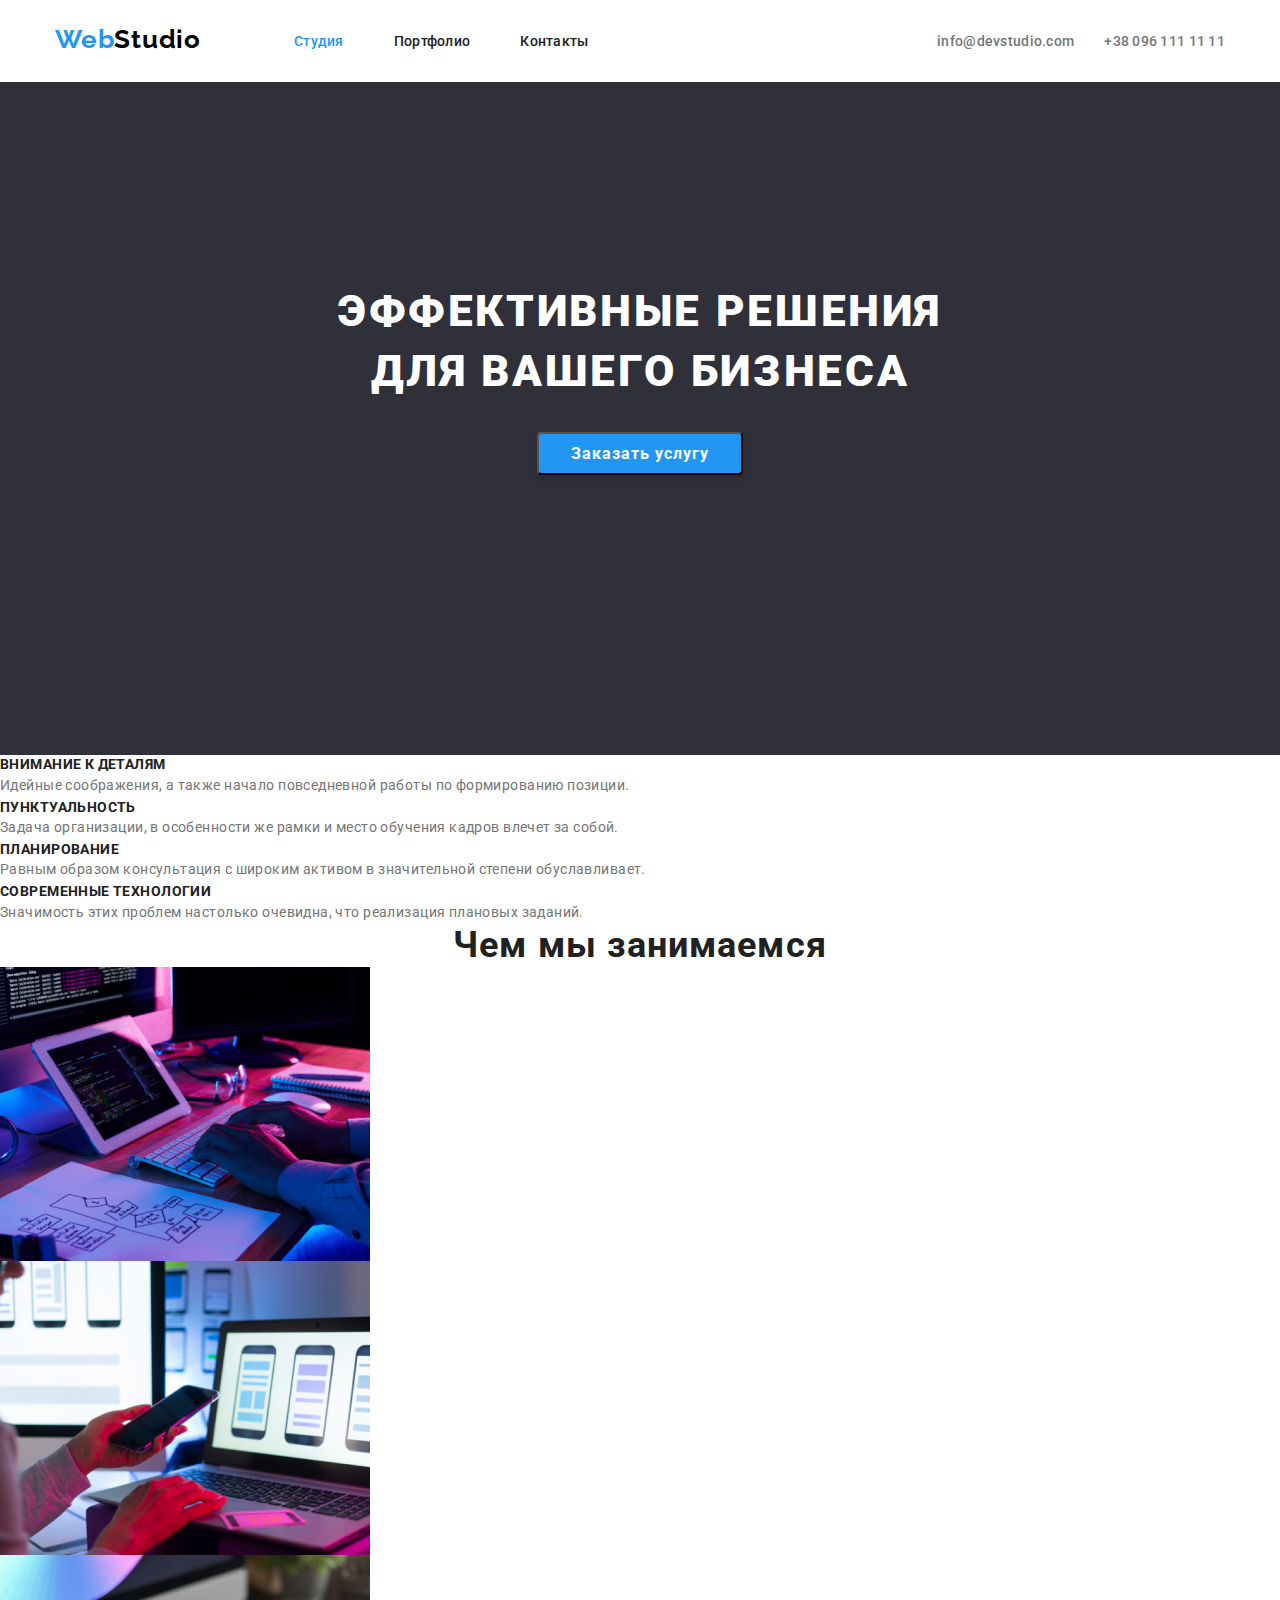
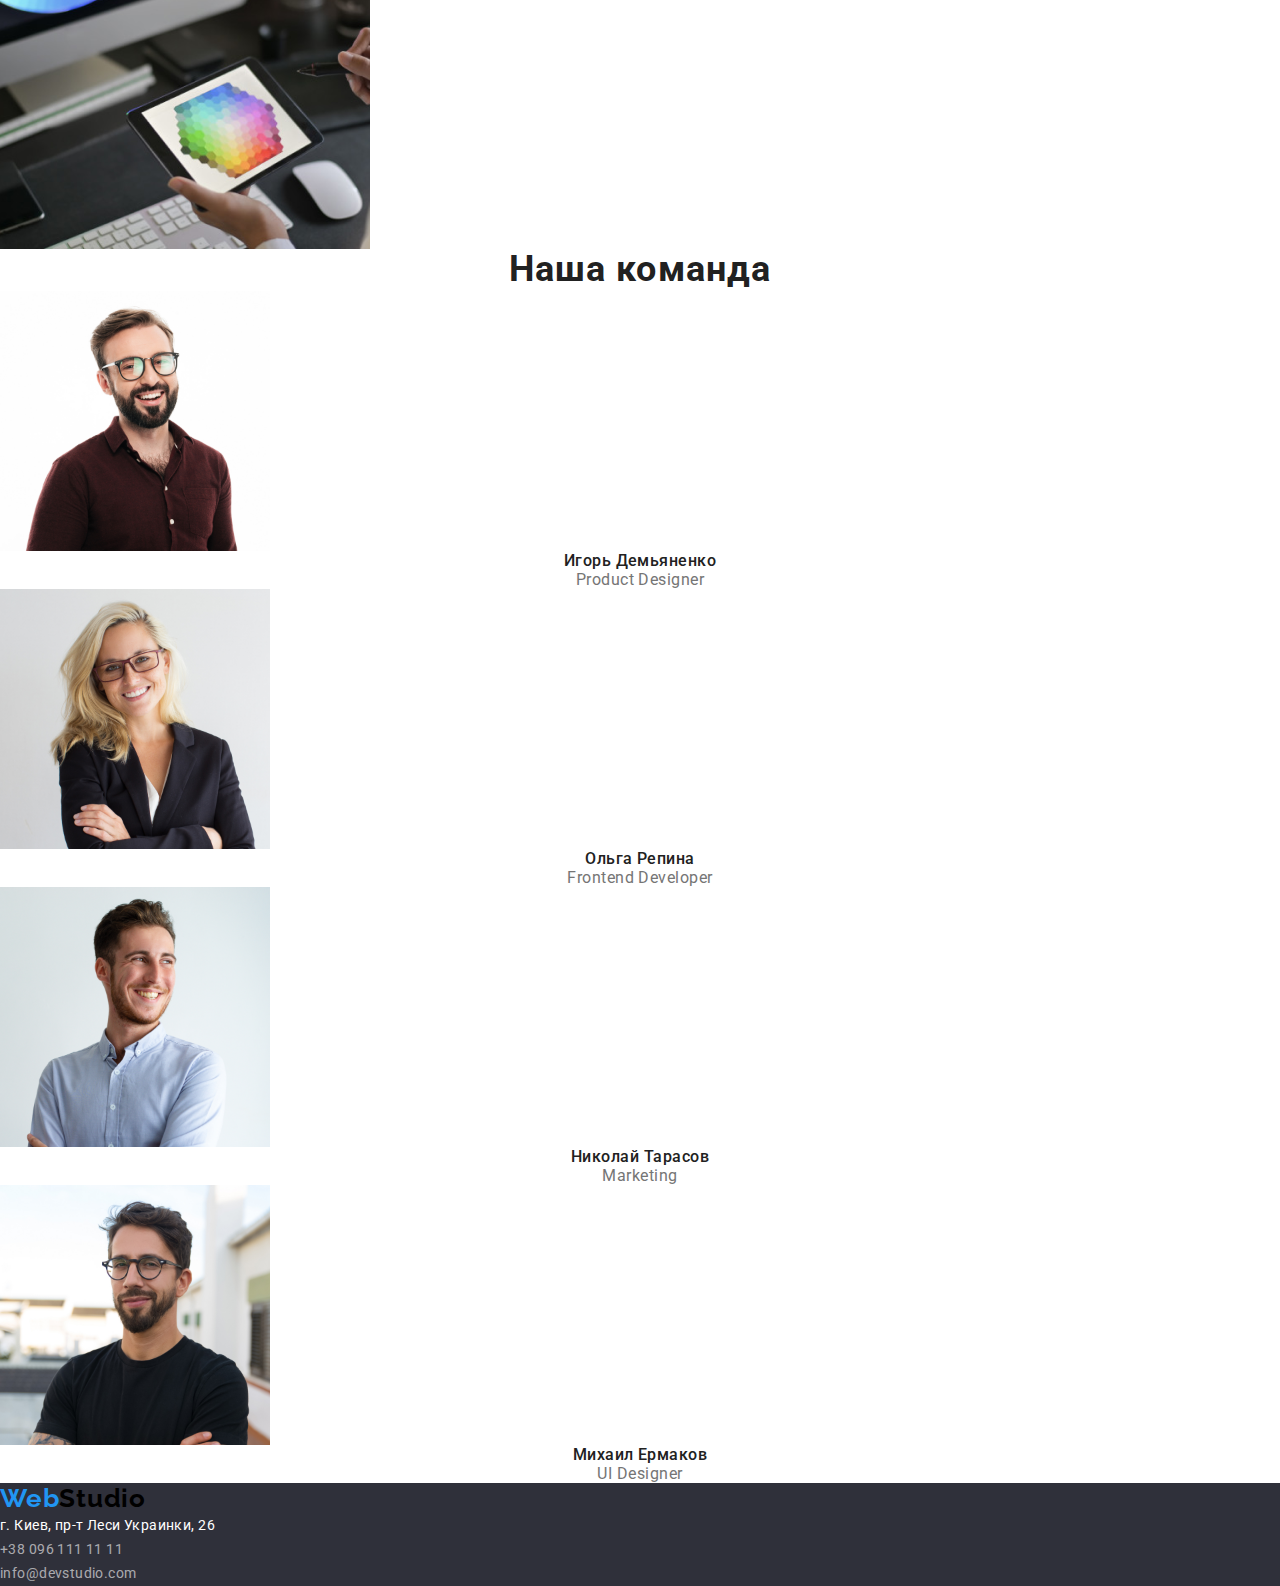
==== index.html @ fcfcc00b "update" ====
<!DOCTYPE html>
<html lang="ru">
<head>
    <meta charset="UTF-8">
    <meta name="viewport" content="width=device-width, initial-scale=1.0">
    <title>WebStudio</title>
    <!-- <link rel="stylesheet" href="/css/reset.css"> -->
    <link rel="stylesheet" href="https://cdnjs.cloudflare.com/ajax/libs/modern-normalize/1.0.0/modern-normalize.min.css" />
    <link rel="stylesheet" href="./css/modern-normalize.css">
    <link rel="preconnect" href="https://fonts.gstatic.com">
    <link href="https://fonts.googleapis.com/css2?family=Raleway:wght@700&family=Roboto:wght@400;500;700;900&display=swap"
        rel="stylesheet">
        <link rel="stylesheet" href="./css/slyle.css">
</head>
<body>
    <!-- Header-->
    <header class="header header-width">
        <div class="container">
                <div class="container-logo">
                    <a class="logo-text-studio" href="./index.html" lang="en">
                    <span class="word-web">Web</span>Studio</a>
                </div>
                    <nav class="navigation">
                            <div class="container-item">
                                <ul class="navigation-menu list">
                                    <li class="navigation-item">
                                        <a class="navigation-list-link current" href="./index.html">Студия</a>
                                    </li>
                                    <li class="navigation-item">
                                        <a class="navigation-list-link " href="./portfolio.html">Портфолио</a>
                                    </li>
                                    <li class="navigation-item">
                                        <a class="navigation-list-link" href="#">Контакты</a>
                                    </li>
                                </ul>
                            </div>
                
                    </nav>
        </div>
        
        <div class="container-address">
                <ul class="address-list list">
                    <li>
                        <address class="address">
                            <a class="header-mail" href="mailto:info@devstudio.com">info@devstudio.com</a>
                        </address>
                    </li>
                    <li>
                        <address class="address">
                            <a class="header-tel" href="tel:+380961111111">+38 096 111 11 11</a>                            
                        </address>
                    </li>
                </ul>
        </div>
        
    </header>
    <main>
        <!--Hero-->      
            <section class="hero">
                <div class="background-baner">
                   <h2 class="hero-title" >Эффективные решения для вашего бизнеса</h2>
                    <div class="container-button">
                        <button class="modal-btn" type="button">Заказать услугу</button>
                    </div>
                </div>
            </section>

            <section class="title-link">
                <div class="chart-container">
                    <ul class="title-list list">
                        <li>
                            <b class="desription-item">Внимание к деталям</b>
                            <p class="desription" >Идейные соображения, а также начало повседневной работы по формированию позиции.</p>
                        </li>
                        <li>
                            <b class="desription-item">Пунктуальность</b>
                            <p class="desription" >Задача организации, в особенности же рамки и место обучения кадров влечет за собой.</p>
                        </li>
                        <li>
                            <b class="desription-item">Планирование</b>
                            <p class="desription" >Равным образом консультация с широким активом в значительной степени обуславливает.</p>
                        </li>
                        <li>
                            <b class="desription-item">Современные технологии</b>
                            <p class="desription" >Значимость этих проблем настолько очевидна, что реализация плановых заданий.</p>
                        </li>
                    </ul>
                </div>
            </section>
        <!-- about us-->
        <section class="about-us">
            <h2 class="about-us-title">Чем мы занимаемся</h2>
            <ul class="about-us-list list">
                <li class="about-us-img">
                    <img src="./images/about-us/about-us-1.png" alt="печатает" width="370" height="294">
                </li>
                <li class="about-us-img">
                    <img src="./images/about-us/about-us-2.png" alt="смотрит в телефон" width="370" height="294">
                </li>
                <li class="about-us-img">
                    <img src="./images/about-us/about-us-3.png" alt="смотрит в планшет" width="370" height="294">
                </li>
            </ul>
        </section>
        <!--Our team-->
        <section class="our-team">
            <h2 class="our-team-title">Наша команда</h2>
            <ul class="name list">
                <li class="name-team"> 
                    <img src="./images/our-team/Игорь Демьяненко.jpg" alt="Игорь Демьяненко" width="270" height="260" />
                    <h3 class="name-list">Игорь Демьяненко</h3>
                    <p class="list-position" lang="en">Product Designer</p>
                </li>
                <li class="name-team">
                    <img src="./images/our-team/Ольга Репина.jpg" alt="Ольга Репина" width="270" height="260" />
                    <h3 class="name-list">Ольга Репина</h3>
                    <p class="list-position" lang="en">Frontend Developer</p>
                </li>
                <li class="name-team">
                    <img src="./images/our-team/Николай Тарасов.jpg" alt="Николай Тарасов" width="270" height="260" />
                    <h3 class="name-list">Николай Тарасов</h3>
                    <p class="list-position" lang="en">Marketing</p>
                </li>
                <li class="name-team">
                    <img src="./images/our-team/Михаил Ермаков.jpg" alt="Михаил Ермаков" width="270" height="260" />
                    <h3 class="name-list">Михаил Ермаков</h3>
                    <p class="list-position" lang="en">UI Designer</p>
                </li>
            </ul>
    
        </section>
    </main>
    <!-- CONTACT INFORMATION -->
    <footer>
        <section class="contact-form">
            <div class="foter-container">
                <a class="logo-text-studio" href="./index.html" lang="en" >
                    <span class="word-web">Web</span>Studio</a>

                <address class="footer-address">
                    <ul class="footer-info list" >
                        <li class="address-list">
                            <p class="address-link">г. Киев, пр-т Леси Украинки, 26</p>
                        </li>
                        <li class="contact-list">
                            <a class="contact-list-link" href="tel:+380961111111">+38 096 111 11 11</a>
                        </li>
                        <li class="contact-list">
                            <a class="contact-list-link" href="mailto:info@devstudio.com">info@devstudio.com</a>
                        </li>
                    </ul>
                    
                </address>
            </div>
        </section>
    </footer>
</body>
</html>
---- css/slyle.css ----
html {
  box-sizing: border-box;
}

*,
*::before,
*::after {
  box-sizing: inherit;
}

:root {
  --accent-color: #2196f3;
  --secondary-color: #212121;
  --main-font: 'Roboto', sans-serif;
}
body {
  font-family: var(--main-font);
}

/* ------------- option for reset---------- */
h1,
h2,
h3,
h4,
h5,
h6 {
  margin: 0;
}

ul,
ol {
  margin: 0;
  padding: 0;
}

p {
  margin: 0;
}

img {
  display: block;
}
/* ----------------------------------------- */

.list {
  list-style: none;
}

.header-width {
  width: 1170px;
  margin: auto;
}

/*---------- шапка ------------*/

.header {
  display: flex;
  /* border: 1px solid teal; */
  justify-content: space-between;
  /* padding-right: 215px;
  padding-left: 215px; */
}

/* ----------------контеинер шапки----------------------*/

.header .container {
  display: flex;
}

/* ------------- flex логотип ------------------*/
.header .container-logo {
  display: flex;
  margin-right: 93px;
}

.container-logo {
  padding-top: 24px;
  padding-bottom: 25px;
}
/* -------------параметры шрифта логотипа-----------------*/

.logo-text-studio {
  font-family: 'Raleway', sans-serif;
  font-style: normal;
  font-weight: bold;
  font-size: 26px;
  line-height: 1.192;
  letter-spacing: 0.03em;
  text-decoration: none;
  color: #000000;
}
.word-web {
  color: var(--accent-color);
}

/* ----------- flex студия + портфолио + контакты ----------------*/
.navigation-menu {
  display: flex;
}

.navigation-item:not(:last-child) {
  margin-right: 50px;
}

.container-item {
  padding-top: 32px;
  padding-bottom: 32px;
}

/* ----------- наведение мышки ----------------*/
.navigation-list-link:hover,
.navigation-list-link:focus,
.header-mail:hover,
.header-mail:focus {
  color: var(--accent-color);
}

.navigation-menu .navigation-list-link.current {
  color: var(--accent-color);
}

/* ----------параметры шрифта студия + портфолио + контакты ------------------*/

.navigation-list-link {
  font-weight: 500;
  font-size: 14px;
  line-height: 1.142;
  letter-spacing: 0.02em;
  text-decoration: none;
  color: var(--secondary-color);
}

/* ------------ flex номер + имеил ------------------*/

.address-list {
  display: flex;
}

.container-address {
  padding-top: 32px;
  padding-bottom: 32px;
}

.address-list .header-mail {
  margin-right: 30px;
}
/* ------------ параметры шрифта номер + имеил ------------------*/
.header-tel,
.header-mail {
  font-style: normal;
  font-weight: 500;
  font-size: 14px;
  line-height: 1.142;
  letter-spacing: 0.02em;
  text-decoration: none;
  color: #757575;
}

/*---------------BLOCK II------------------*/

/*---------------HERO -----------------------
----------------------фон текста----------------*/
.hero {
  background-color: #2f303a;
  min-height: 600px;
  display: flex;
  align-items: center;
  justify-content: center;
  padding-top: 200px;
  padding-bottom: 280px;
}

/*---------------параметры шрифта текста-------------------*/
.hero-title {
  font-weight: 900;
  font-size: 44px;
  line-height: 1.363;
  letter-spacing: 0.06em;
  text-transform: uppercase;
  color: #ffffff;
  text-align: center;
}
/*---------------ширина эфективные решения-------------------*/
.hero .hero-title {
  width: 696px;
}

/*---------------Кнопка заказать услугу-------------------*/
.container-button {
  display: block;
  text-align: center;
  margin-top: 30px;
  font-family: var(--accent-color);
}
.modal-btn {
  /* font-family: var(--accent-color); */
  font-weight: bold;
  font-size: 16px;
  line-height: 1.187;
  color: #ffffff;
  letter-spacing: 0.06em;
  padding: 10px 32px;
  background-color: var(--accent-color);
  box-shadow: 0px 4px 4px rgba(0, 0, 0, 0.15);
  border-radius: 4px;
}

/*---------------block III-------------------*/

/*-------chart список---------------*/

.desription-item {
  font-weight: bold;
  font-size: 14px;
  line-height: 1.142;
  letter-spacing: 0.03em;
  text-transform: uppercase;
  color: var(--secondary-color);
}

.desription {
  font-weight: normal;
  font-size: 14px;
  line-height: 1.714;
  letter-spacing: 0.03em;

  color: #757575;
}

/*---------- about us ------------*/
.about-us-title {
  font-weight: bold;
  font-size: 36px;
  line-height: 1.166;
  text-align: center;
  letter-spacing: 0.03em;
  color: var(--secondary-color);
}

.our-team-title {
  font-weight: bold;
  font-size: 36px;
  line-height: 1.166;
  text-align: center;
  letter-spacing: 0.03em;

  color: var(--secondary-color);
}
.name-list {
  font-style: normal;
  font-weight: 500;
  font-size: 16px;
  line-height: 1.187;
  text-align: center;
  letter-spacing: 0.03em;
  color: var(--secondary-color);
}
.list-position {
  font-weight: normal;
  font-size: 16px;
  line-height: 1.187;
  text-align: center;
  letter-spacing: 0.03em;
  color: #757575;
}

/*---------- footer main page------------*/
.contact-form {
  background: #2f303a;
}

.address-link {
  font-style: normal;
  font-weight: normal;
  font-size: 14px;
  line-height: 1.714;
  letter-spacing: 0.03em;
  color: #ffffff;
}

.contact-list-link {
  font-style: normal;
  font-weight: normal;
  font-size: 14px;
  line-height: 1.714;
  text-decoration: none;
  letter-spacing: 0.03em;
  color: rgba(255, 255, 255, 0.6);
}

/* ----------- Portfolio----------------- */
.portfolio-btn {
  font-family: var(--accent-color);
  font-weight: 500;
  font-size: 16px;
  line-height: 1.625;
  text-align: center;
  letter-spacing: 0.03em;
}

.portfolio-btn.button:hover,
.portfolio-btn.button:focus {
  background: var(--accent-color);
}

.portfolio-list .title {
  font-family: var(--accent-color);
  font-weight: bold;
  font-size: 18px;
  line-height: 2;
  letter-spacing: 0.06em;

  color: #212121;
}

.portfolio-list .description {
  font-family: var(--accent-color);
  font-size: 16px;
  line-height: 1.875;
  letter-spacing: 0.03em;
  color: #757575;
}
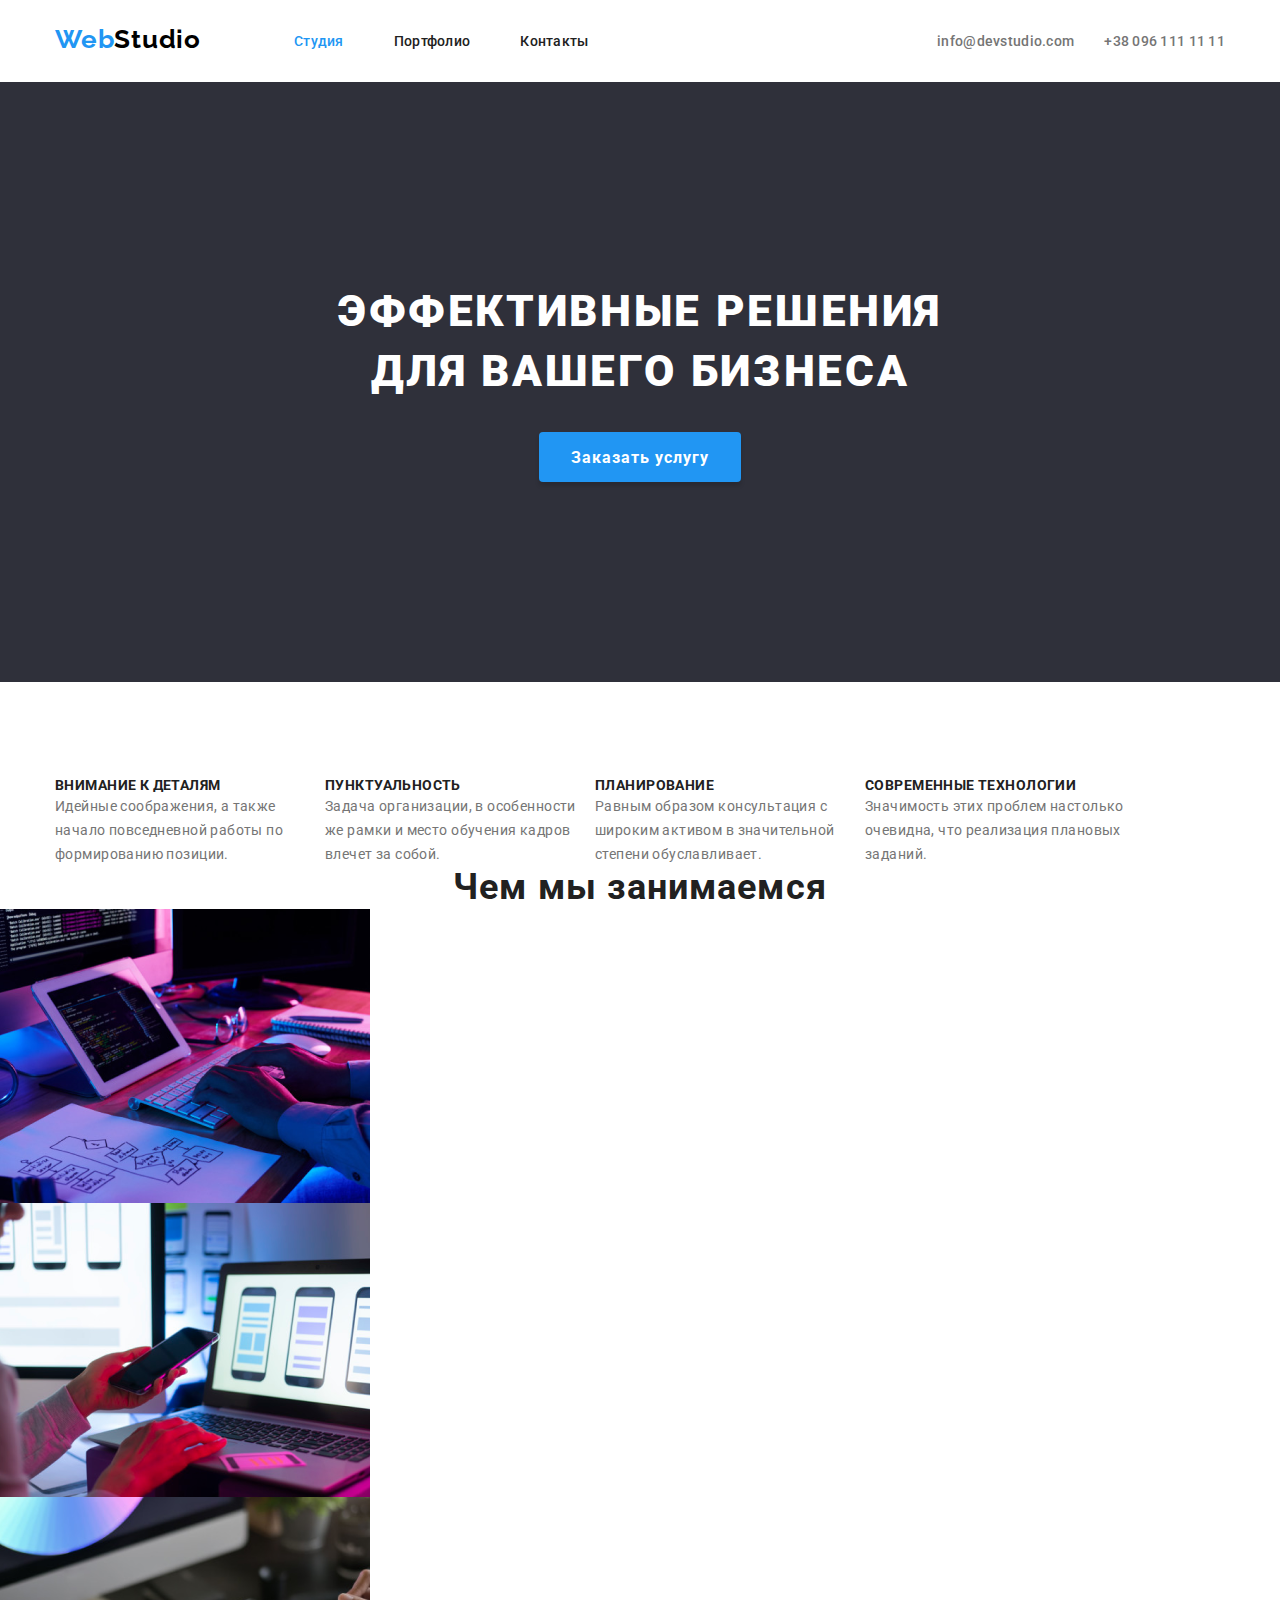
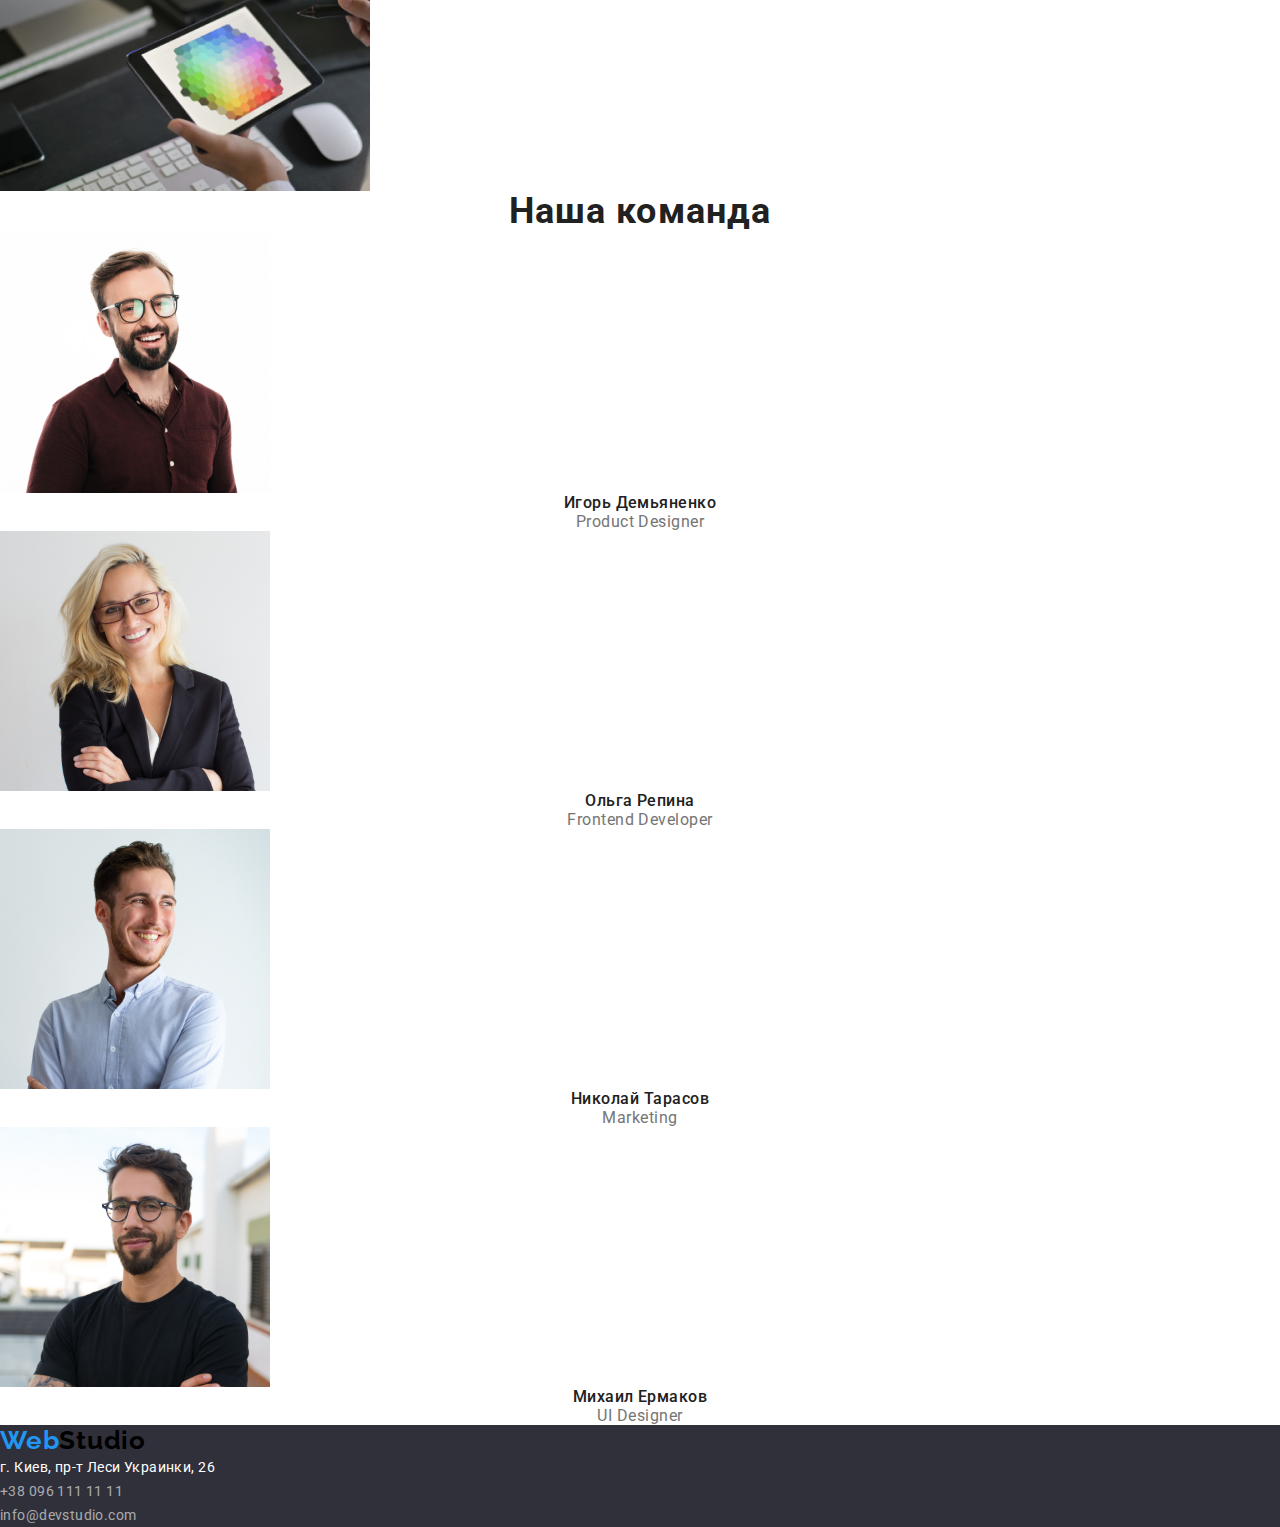
==== commit be442121: "update" ====
--- a/index.html
+++ b/index.html
@@ -65,22 +65,22 @@
                 </div>
             </section>
 
-            <section class="title-link">
-                <div class="chart-container">
+            <section class="title-link otstup-sekcii">
+                <div class="chart-container header-width">
                     <ul class="title-list list">
-                        <li>
+                        <li class="item">
                             <b class="desription-item">Внимание к деталям</b>
                             <p class="desription" >Идейные соображения, а также начало повседневной работы по формированию позиции.</p>
                         </li>
-                        <li>
+                        <li class="item">
                             <b class="desription-item">Пунктуальность</b>
                             <p class="desription" >Задача организации, в особенности же рамки и место обучения кадров влечет за собой.</p>
                         </li>
-                        <li>
+                        <li class="item"> 
                             <b class="desription-item">Планирование</b>
                             <p class="desription" >Равным образом консультация с широким активом в значительной степени обуславливает.</p>
                         </li>
-                        <li>
+                        <li class="item">
                             <b class="desription-item">Современные технологии</b>
                             <p class="desription" >Значимость этих проблем настолько очевидна, что реализация плановых заданий.</p>
                         </li>
--- a/css/slyle.css
+++ b/css/slyle.css
@@ -167,7 +167,7 @@
   align-items: center;
   justify-content: center;
   padding-top: 200px;
-  padding-bottom: 280px;
+  padding-bottom: 200px;
 }
 
 /*---------------параметры шрифта текста-------------------*/
@@ -193,7 +193,9 @@
   font-family: var(--accent-color);
 }
 .modal-btn {
-  /* font-family: var(--accent-color); */
+  min-width: 200px;
+  height: 50px;
+  font-family: var(--accent-color);
   font-weight: bold;
   font-size: 16px;
   line-height: 1.187;
@@ -203,12 +205,25 @@
   background-color: var(--accent-color);
   box-shadow: 0px 4px 4px rgba(0, 0, 0, 0.15);
   border-radius: 4px;
+  border: 1px;
+  cursor: pointer;
 }
 
 /*---------------block III-------------------*/
 
 /*-------chart список---------------*/
 
+.otstup-sekcii {
+  padding-top: 94px;
+}
+
+.title-list {
+  display: flex;
+}
+
+.title-list .item {
+  width: 270px;
+}
 .desription-item {
   font-weight: bold;
   font-size: 14px;
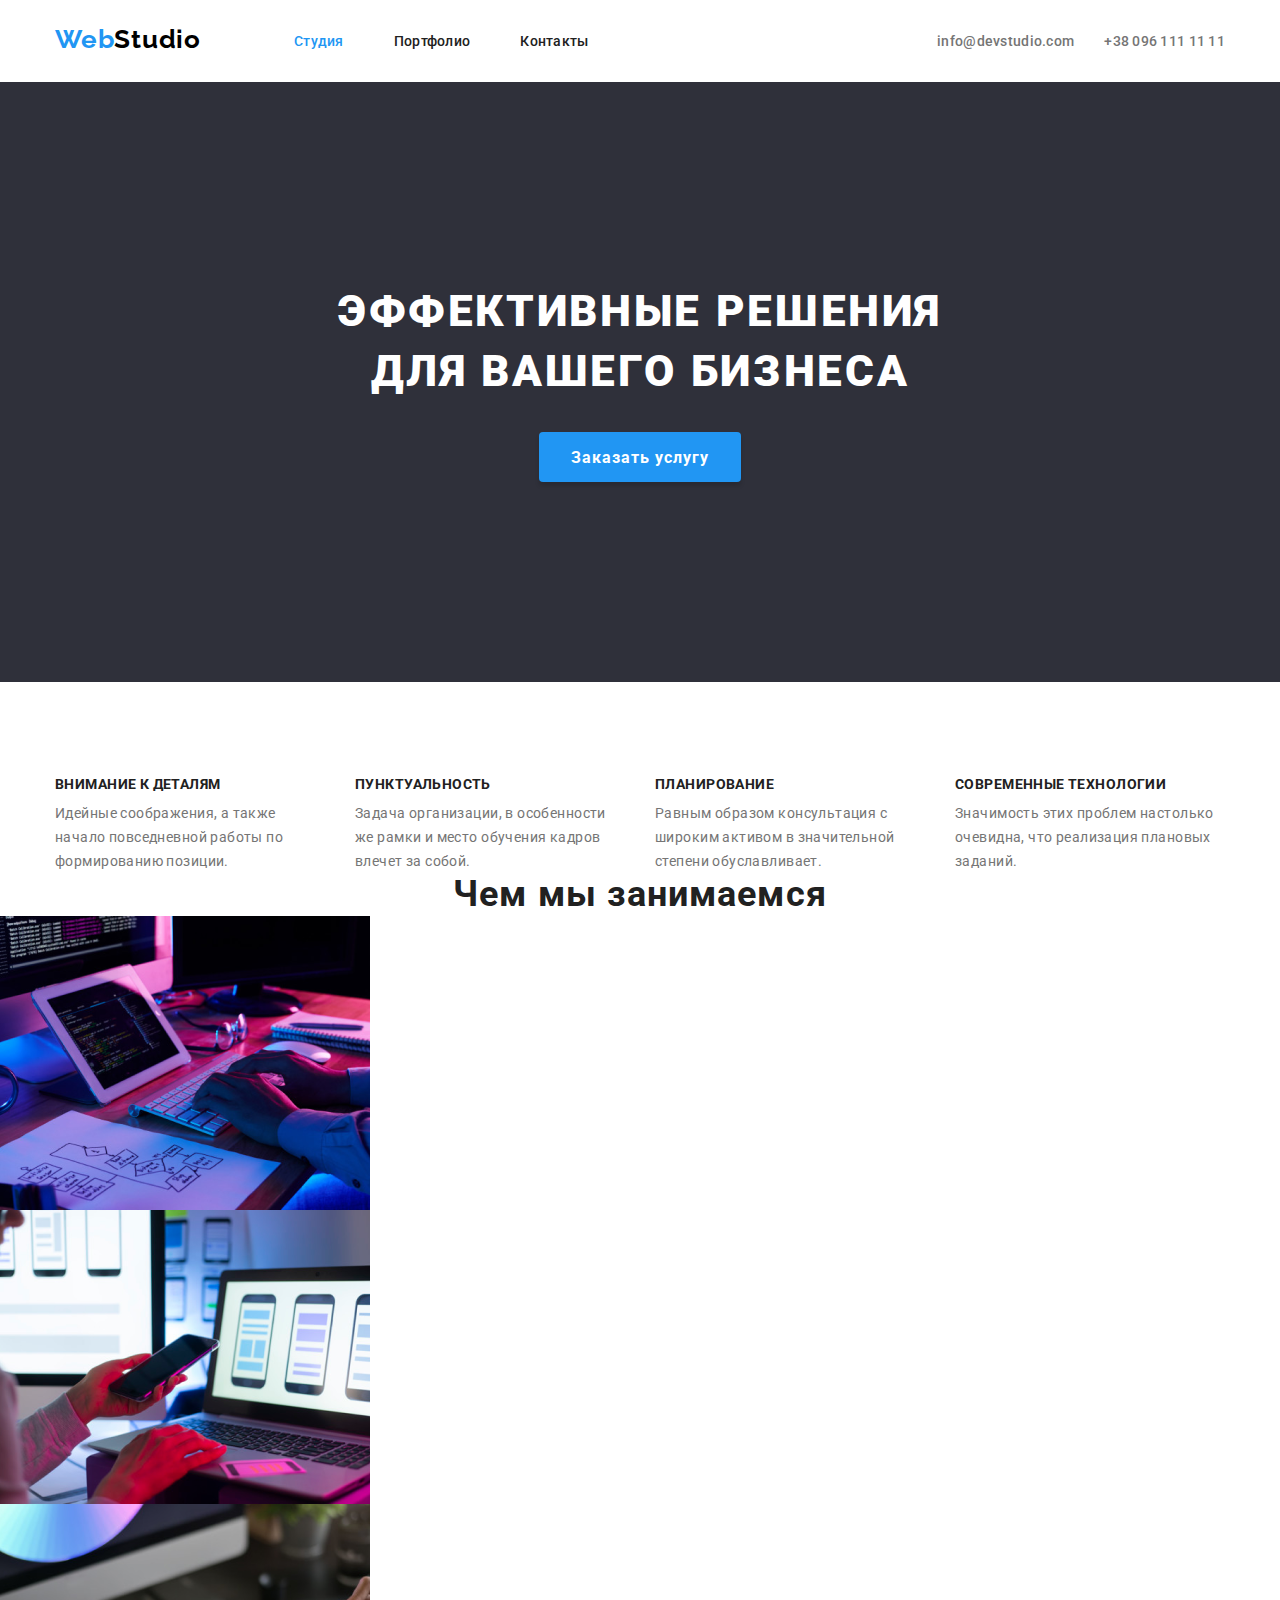
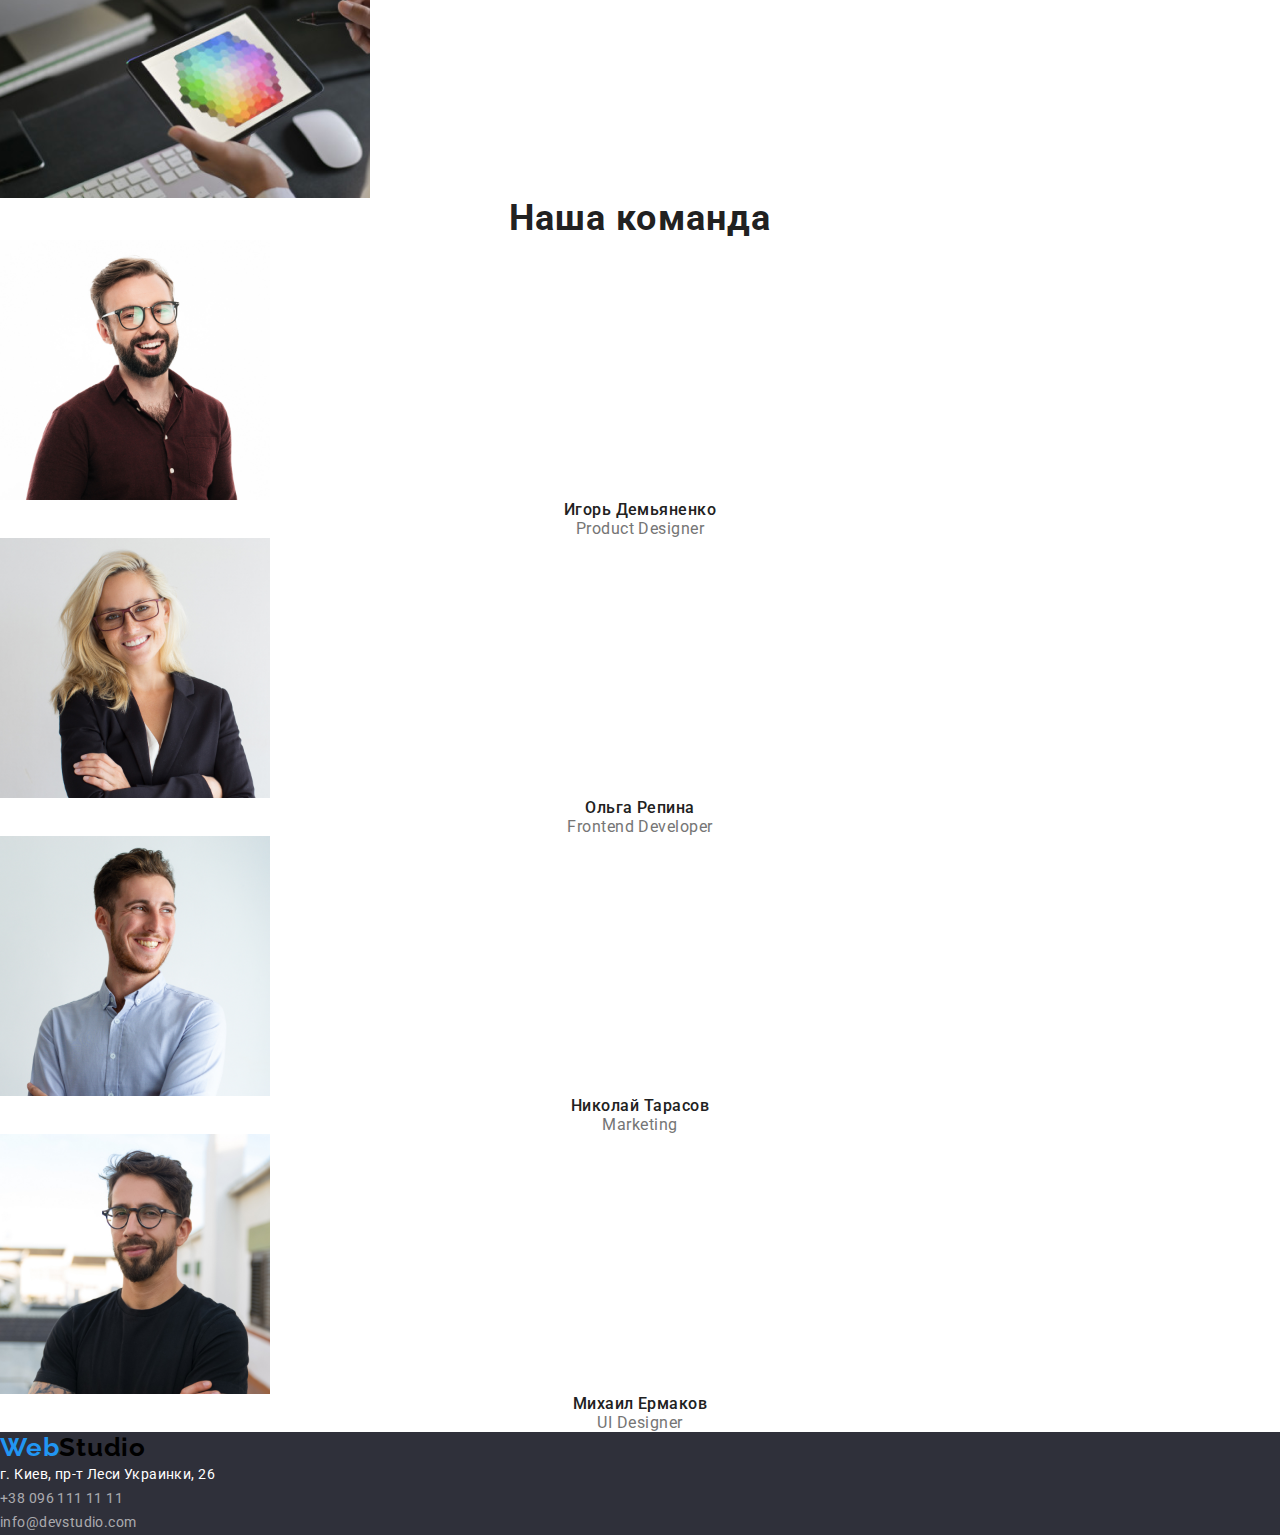
==== commit 6fc1ee89: "update" ====
--- a/index.html
+++ b/index.html
@@ -69,19 +69,19 @@
                 <div class="chart-container header-width">
                     <ul class="title-list list">
                         <li class="item">
-                            <b class="desription-item">Внимание к деталям</b>
+                            <h3 class="desription-item">Внимание к деталям</h3>
                             <p class="desription" >Идейные соображения, а также начало повседневной работы по формированию позиции.</p>
                         </li>
                         <li class="item">
-                            <b class="desription-item">Пунктуальность</b>
+                            <h3 class="desription-item">Пунктуальность</h3>
                             <p class="desription" >Задача организации, в особенности же рамки и место обучения кадров влечет за собой.</p>
                         </li>
                         <li class="item"> 
-                            <b class="desription-item">Планирование</b>
+                            <h3 class="desription-item">Планирование</h3>
                             <p class="desription" >Равным образом консультация с широким активом в значительной степени обуславливает.</p>
                         </li>
                         <li class="item">
-                            <b class="desription-item">Современные технологии</b>
+                            <h3 class="desription-item">Современные технологии</h3>
                             <p class="desription" >Значимость этих проблем настолько очевидна, что реализация плановых заданий.</p>
                         </li>
                     </ul>
--- a/css/slyle.css
+++ b/css/slyle.css
@@ -57,8 +57,6 @@
   display: flex;
   /* border: 1px solid teal; */
   justify-content: space-between;
-  /* padding-right: 215px;
-  padding-left: 215px; */
 }
 
 /* ----------------контеинер шапки----------------------*/
@@ -219,11 +217,17 @@
 
 .title-list {
   display: flex;
+  /* border: 1px solid teal; */
+}
+
+.title-list .item:not(:nth-child(4n)) {
+  margin-right: 30px;
 }
 
 .title-list .item {
   width: 270px;
 }
+
 .desription-item {
   font-weight: bold;
   font-size: 14px;
@@ -231,9 +235,11 @@
   letter-spacing: 0.03em;
   text-transform: uppercase;
   color: var(--secondary-color);
+  margin-bottom: 10px;
 }
 
 .desription {
+  margin-top: 10px;
   font-weight: normal;
   font-size: 14px;
   line-height: 1.714;
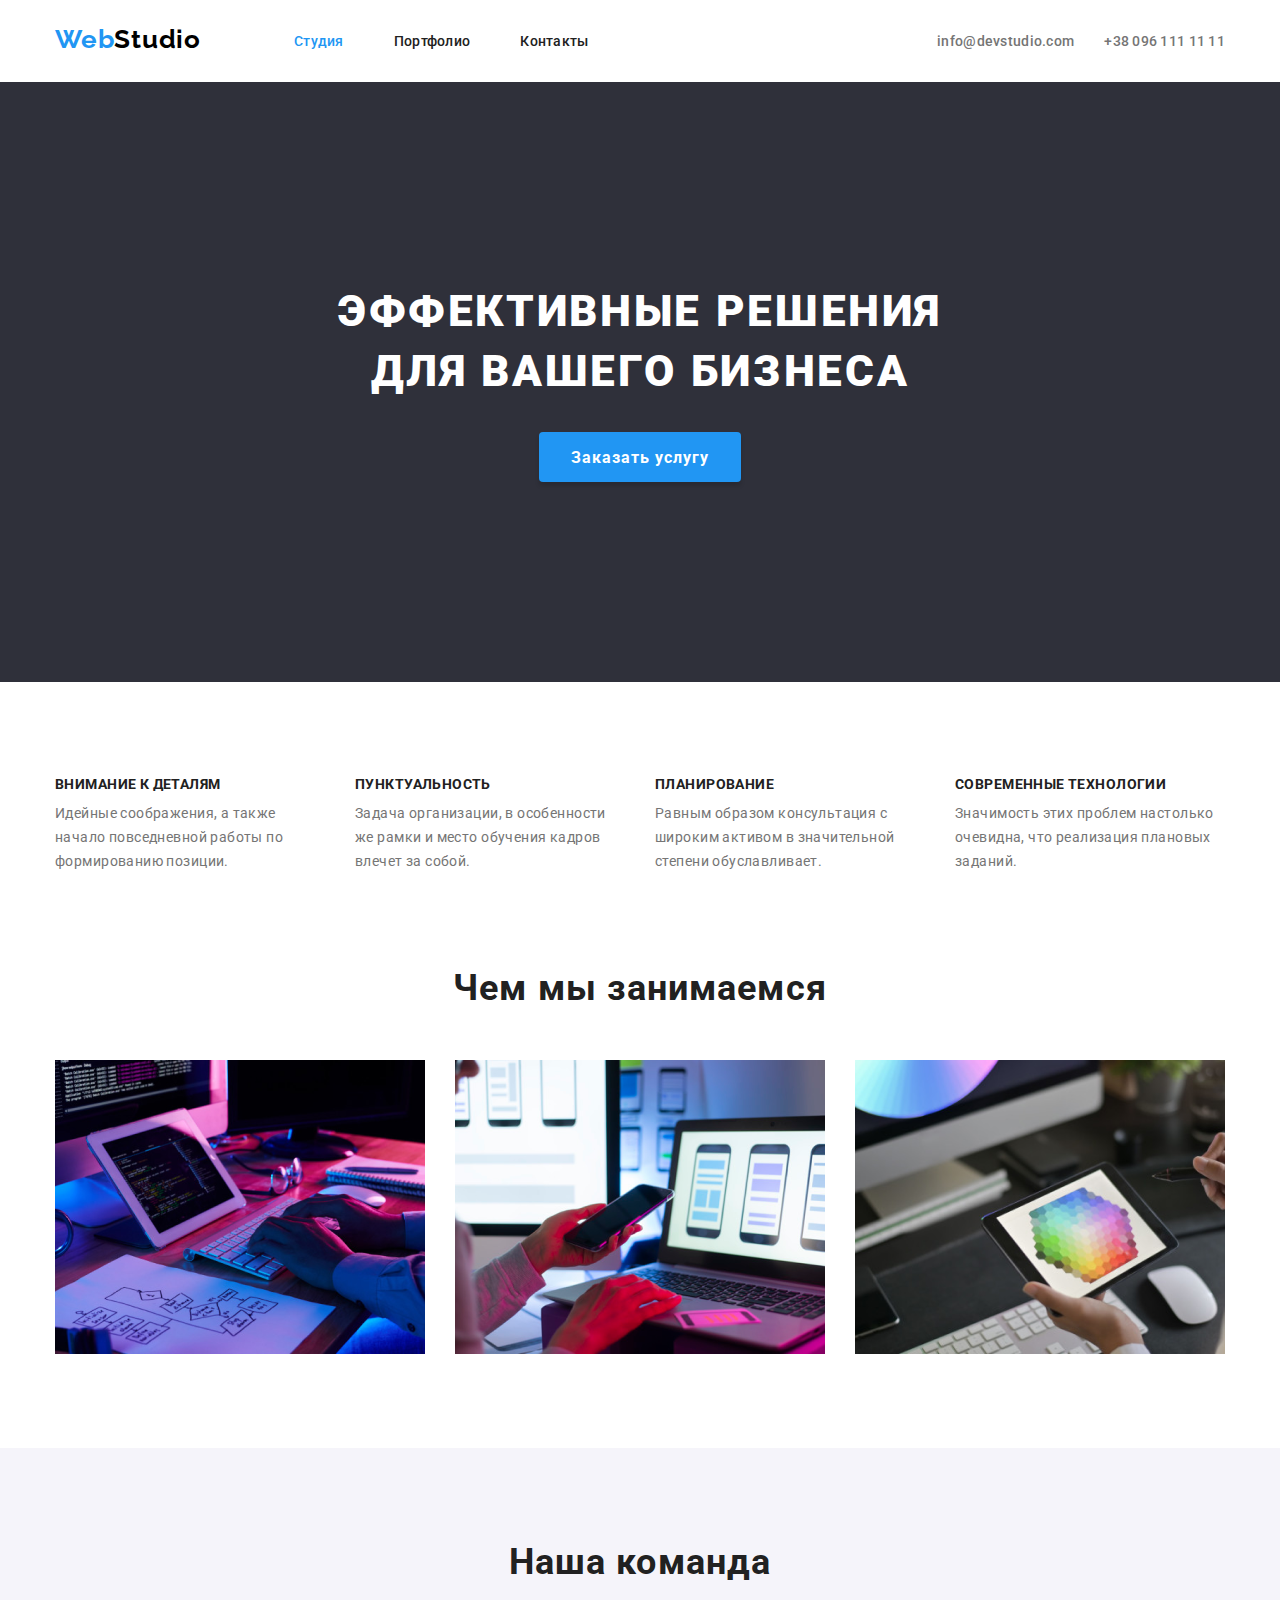
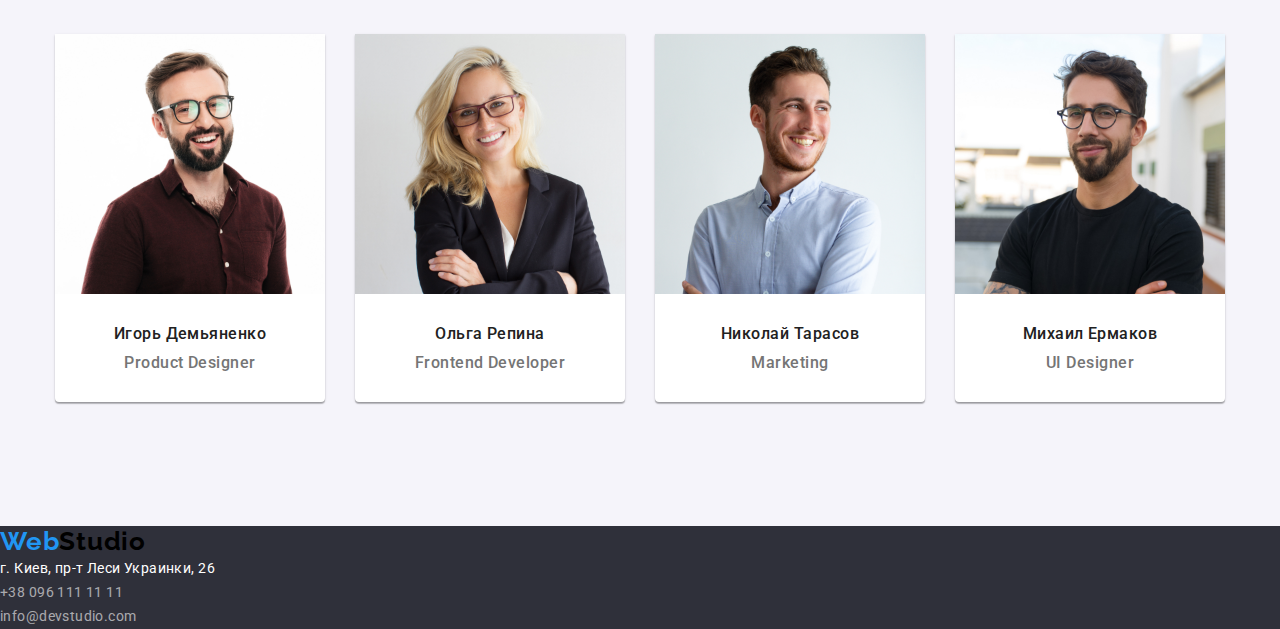
==== commit eecf987e: "update" ====
--- a/index.html
+++ b/index.html
@@ -88,41 +88,43 @@
                 </div>
             </section>
         <!-- about us-->
-        <section class="about-us">
-            <h2 class="about-us-title">Чем мы занимаемся</h2>
-            <ul class="about-us-list list">
-                <li class="about-us-img">
-                    <img src="./images/about-us/about-us-1.png" alt="печатает" width="370" height="294">
-                </li>
-                <li class="about-us-img">
-                    <img src="./images/about-us/about-us-2.png" alt="смотрит в телефон" width="370" height="294">
-                </li>
-                <li class="about-us-img">
-                    <img src="./images/about-us/about-us-3.png" alt="смотрит в планшет" width="370" height="294">
-                </li>
-            </ul>
+        <section class="about-us service">
+            <div class="service-container">
+                <h2 class="about-us-title">Чем мы занимаемся</h2>
+                <ul class="about-us-list list">
+                    <li class="about-us-img">
+                        <img src="./images/about-us/about-us-1.png" alt="печатает" width="370" height="294">
+                    </li>
+                    <li class="about-us-img">
+                        <img src="./images/about-us/about-us-2.png" alt="смотрит в телефон" width="370" height="294">
+                    </li>
+                    <li class="about-us-img">
+                        <img src="./images/about-us/about-us-3.png" alt="смотрит в планшет" width="370" height="294">
+                    </li>
+                </ul>
+            </div>
         </section>
         <!--Our team-->
         <section class="our-team">
             <h2 class="our-team-title">Наша команда</h2>
             <ul class="name list">
                 <li class="name-team"> 
-                    <img src="./images/our-team/Игорь Демьяненко.jpg" alt="Игорь Демьяненко" width="270" height="260" />
+                    <img class="image" src="./images/our-team/Игорь Демьяненко.jpg" alt="Игорь Демьяненко" width="270" height="260" />
                     <h3 class="name-list">Игорь Демьяненко</h3>
                     <p class="list-position" lang="en">Product Designer</p>
                 </li>
                 <li class="name-team">
-                    <img src="./images/our-team/Ольга Репина.jpg" alt="Ольга Репина" width="270" height="260" />
+                    <img class="image" src="./images/our-team/Ольга Репина.jpg" alt="Ольга Репина" width="270" height="260" />
                     <h3 class="name-list">Ольга Репина</h3>
                     <p class="list-position" lang="en">Frontend Developer</p>
                 </li>
                 <li class="name-team">
-                    <img src="./images/our-team/Николай Тарасов.jpg" alt="Николай Тарасов" width="270" height="260" />
+                    <img class="image" src="./images/our-team/Николай Тарасов.jpg" alt="Николай Тарасов" width="270" height="260" />
                     <h3 class="name-list">Николай Тарасов</h3>
                     <p class="list-position" lang="en">Marketing</p>
                 </li>
                 <li class="name-team">
-                    <img src="./images/our-team/Михаил Ермаков.jpg" alt="Михаил Ермаков" width="270" height="260" />
+                    <img class="image" src="./images/our-team/Михаил Ермаков.jpg" alt="Михаил Ермаков" width="270" height="260" />
                     <h3 class="name-list">Михаил Ермаков</h3>
                     <p class="list-position" lang="en">UI Designer</p>
                 </li>
--- a/css/slyle.css
+++ b/css/slyle.css
@@ -12,6 +12,7 @@
   --accent-color: #2196f3;
   --secondary-color: #212121;
   --main-font: 'Roboto', sans-serif;
+  --second-bg-color: #f5f4fa;
 }
 body {
   font-family: var(--main-font);
@@ -249,7 +250,23 @@
 }
 
 /*---------- about us ------------*/
+
+.service {
+  padding-top: 94px;
+  padding-bottom: 94px;
+}
+
+.about-us-list {
+  display: flex;
+  justify-content: center;
+}
+
+.about-us-list .about-us-img:not(:nth-child(3n)) {
+  margin-right: 30px;
+}
+
 .about-us-title {
+  margin-bottom: 50px;
   font-weight: bold;
   font-size: 36px;
   line-height: 1.166;
@@ -258,13 +275,40 @@
   color: var(--secondary-color);
 }
 
+/*---------- Our team ------------*/
+
+.our-team {
+  padding-top: 94px;
+  padding-bottom: 94px;
+  background-color: var(--second-bg-color);
+}
+
+.name {
+  display: flex;
+  /* border: 1px solid teal; */
+  justify-content: center;
+}
+
+.name .name-team:not(:nth-child(4n)) {
+  margin-right: 30px;
+}
+
+.name .name-team {
+  display: block;
+  margin-bottom: 30px;
+}
+
+.name-team .image {
+  margin-bottom: 30px;
+}
+
 .our-team-title {
+  margin-bottom: 50px;
   font-weight: bold;
   font-size: 36px;
   line-height: 1.166;
   text-align: center;
   letter-spacing: 0.03em;
-
   color: var(--secondary-color);
 }
 .name-list {
@@ -276,8 +320,9 @@
   letter-spacing: 0.03em;
   color: var(--secondary-color);
 }
+
 .list-position {
-  font-weight: normal;
+  font-weight: 500;
   font-size: 16px;
   line-height: 1.187;
   text-align: center;
@@ -285,7 +330,20 @@
   color: #757575;
 }
 
+.name .name-team {
+  padding-bottom: 30px;
+  background-color: #ffffff;
+  box-shadow: 0px 1px 3px rgba(0, 0, 0, 0.12), 0px 1px 1px rgba(0, 0, 0, 0.14),
+    0px 2px 1px rgba(0, 0, 0, 0.2);
+  border-radius: 0px 0px 4px 4px;
+}
+
+.name .name-list {
+  margin-bottom: 10px;
+}
+
 /*---------- footer main page------------*/
+
 .contact-form {
   background: #2f303a;
 }
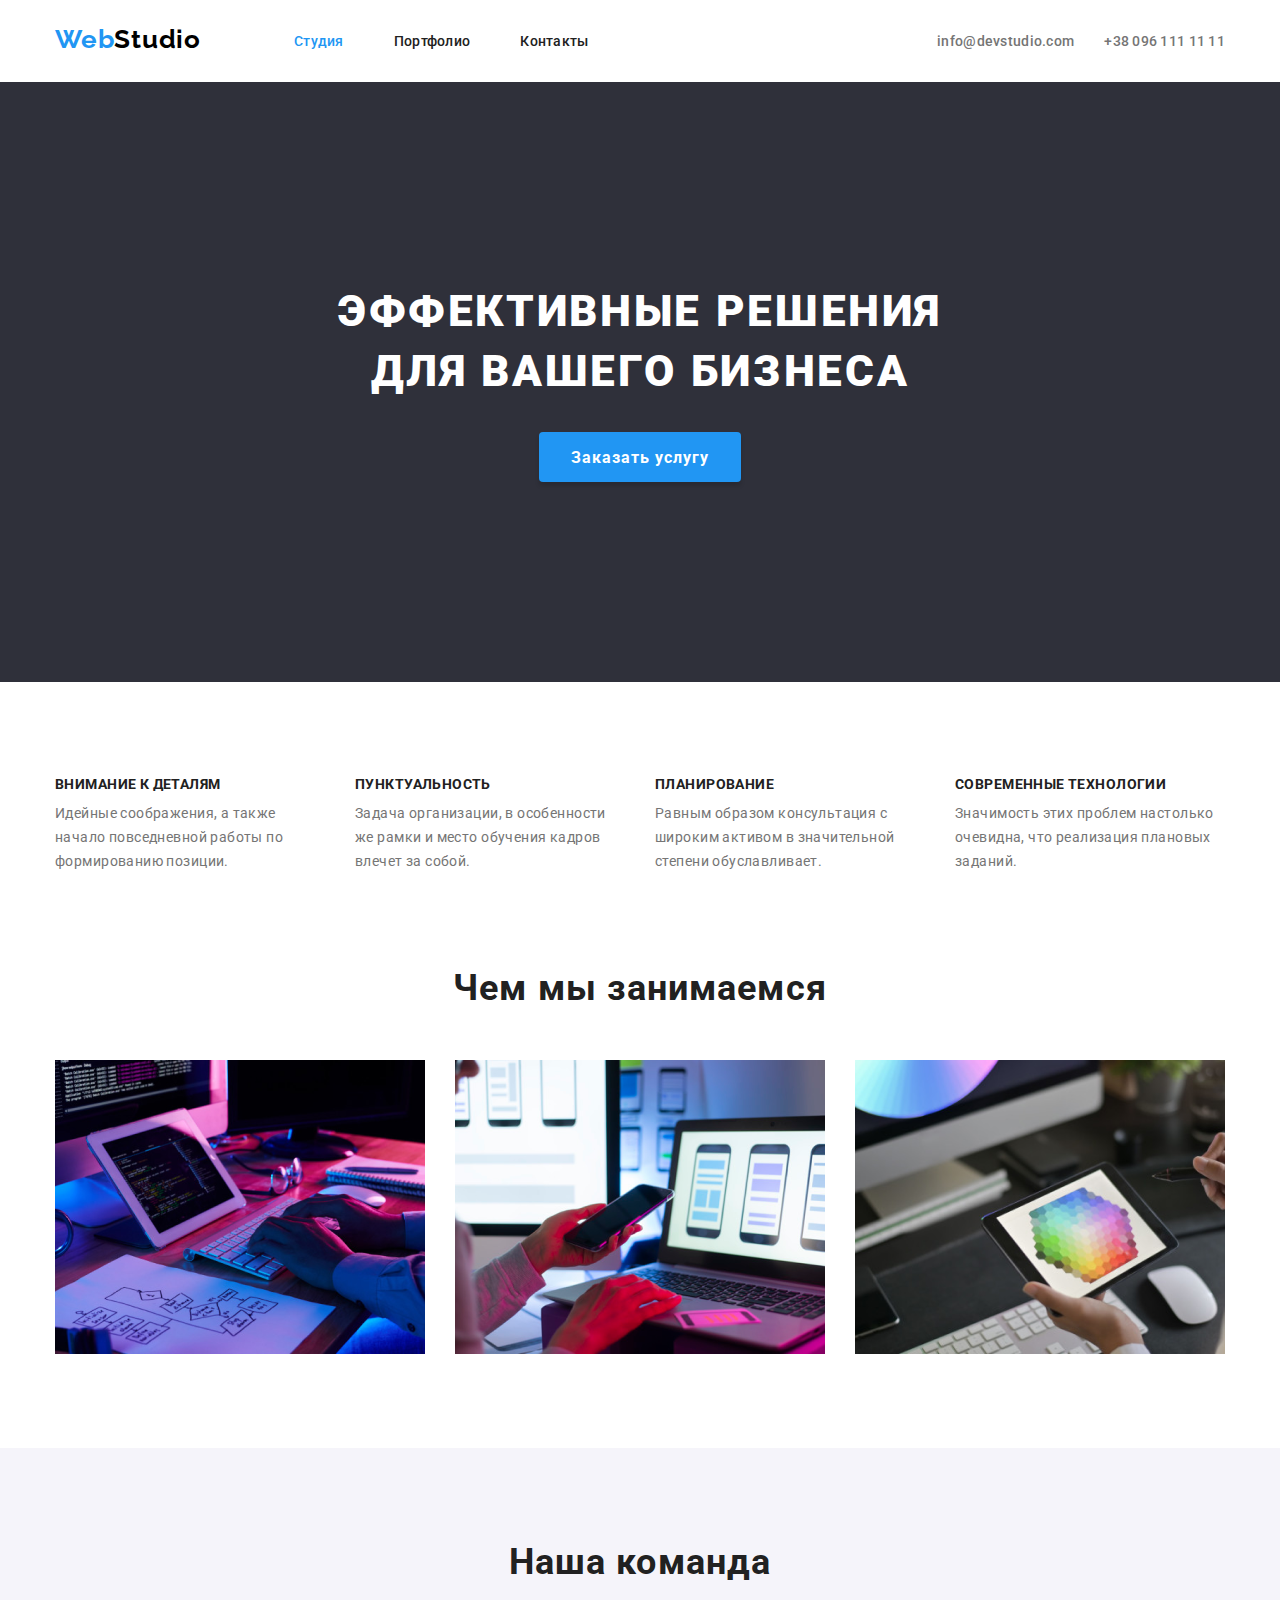
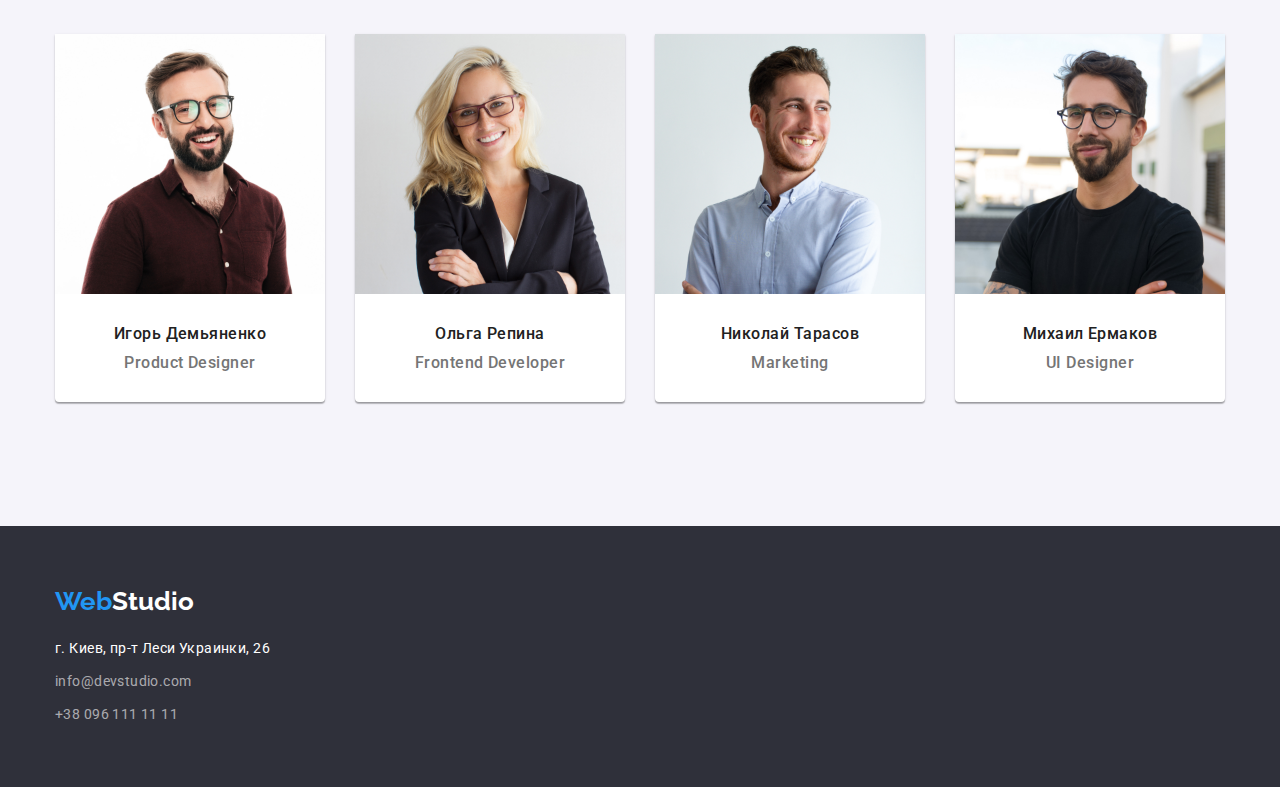
==== commit d7d7120a: "update" ====
--- a/index.html
+++ b/index.html
@@ -135,8 +135,8 @@
     <!-- CONTACT INFORMATION -->
     <footer>
         <section class="contact-form">
-            <div class="foter-container">
-                <a class="logo-text-studio" href="./index.html" lang="en" >
+            <div class="foter-container header-width">
+                <a class="footer-logo" href="./index.html" lang="en" >
                     <span class="word-web">Web</span>Studio</a>
 
                 <address class="footer-address">
@@ -145,10 +145,10 @@
                             <p class="address-link">г. Киев, пр-т Леси Украинки, 26</p>
                         </li>
                         <li class="contact-list">
-                            <a class="contact-list-link" href="tel:+380961111111">+38 096 111 11 11</a>
+                            <a class="contact-list-link" href="mailto:info@devstudio.com">info@devstudio.com</a>
                         </li>
                         <li class="contact-list">
-                            <a class="contact-list-link" href="mailto:info@devstudio.com">info@devstudio.com</a>
+                            <a class="contact-list-link" href="tel:+380961111111">+38 096 111 11 11</a>
                         </li>
                     </ul>
                     
--- a/css/slyle.css
+++ b/css/slyle.css
@@ -312,6 +312,7 @@
   color: var(--secondary-color);
 }
 .name-list {
+  margin-bottom: 10px;
   font-style: normal;
   font-weight: 500;
   font-size: 16px;
@@ -338,17 +339,37 @@
   border-radius: 0px 0px 4px 4px;
 }
 
-.name .name-list {
-  margin-bottom: 10px;
-}
-
-/*---------- footer main page------------*/
+/*---------- footer ------------*/
+
+.footer-address {
+  display: flex;
+  flex-direction: column;
+  /* border: 1px solid teal; */
+}
+
+.footer-address .contact-list:not(:last-child) {
+  margin-bottom: 9px;
+}
+
+.footer-logo {
+  display: inline-block;
+  margin-bottom: 20px;
+  color: #ffffff;
+  text-decoration: none;
+  font-family: Raleway, sans-serif;
+  font-weight: 700;
+  font-size: 26px;
+  line-height: 1.2;
+}
 
 .contact-form {
   background: #2f303a;
+  padding-top: 60px;
+  padding-bottom: 60px;
 }
 
 .address-link {
+  margin-bottom: 9px;
   font-style: normal;
   font-weight: normal;
   font-size: 14px;
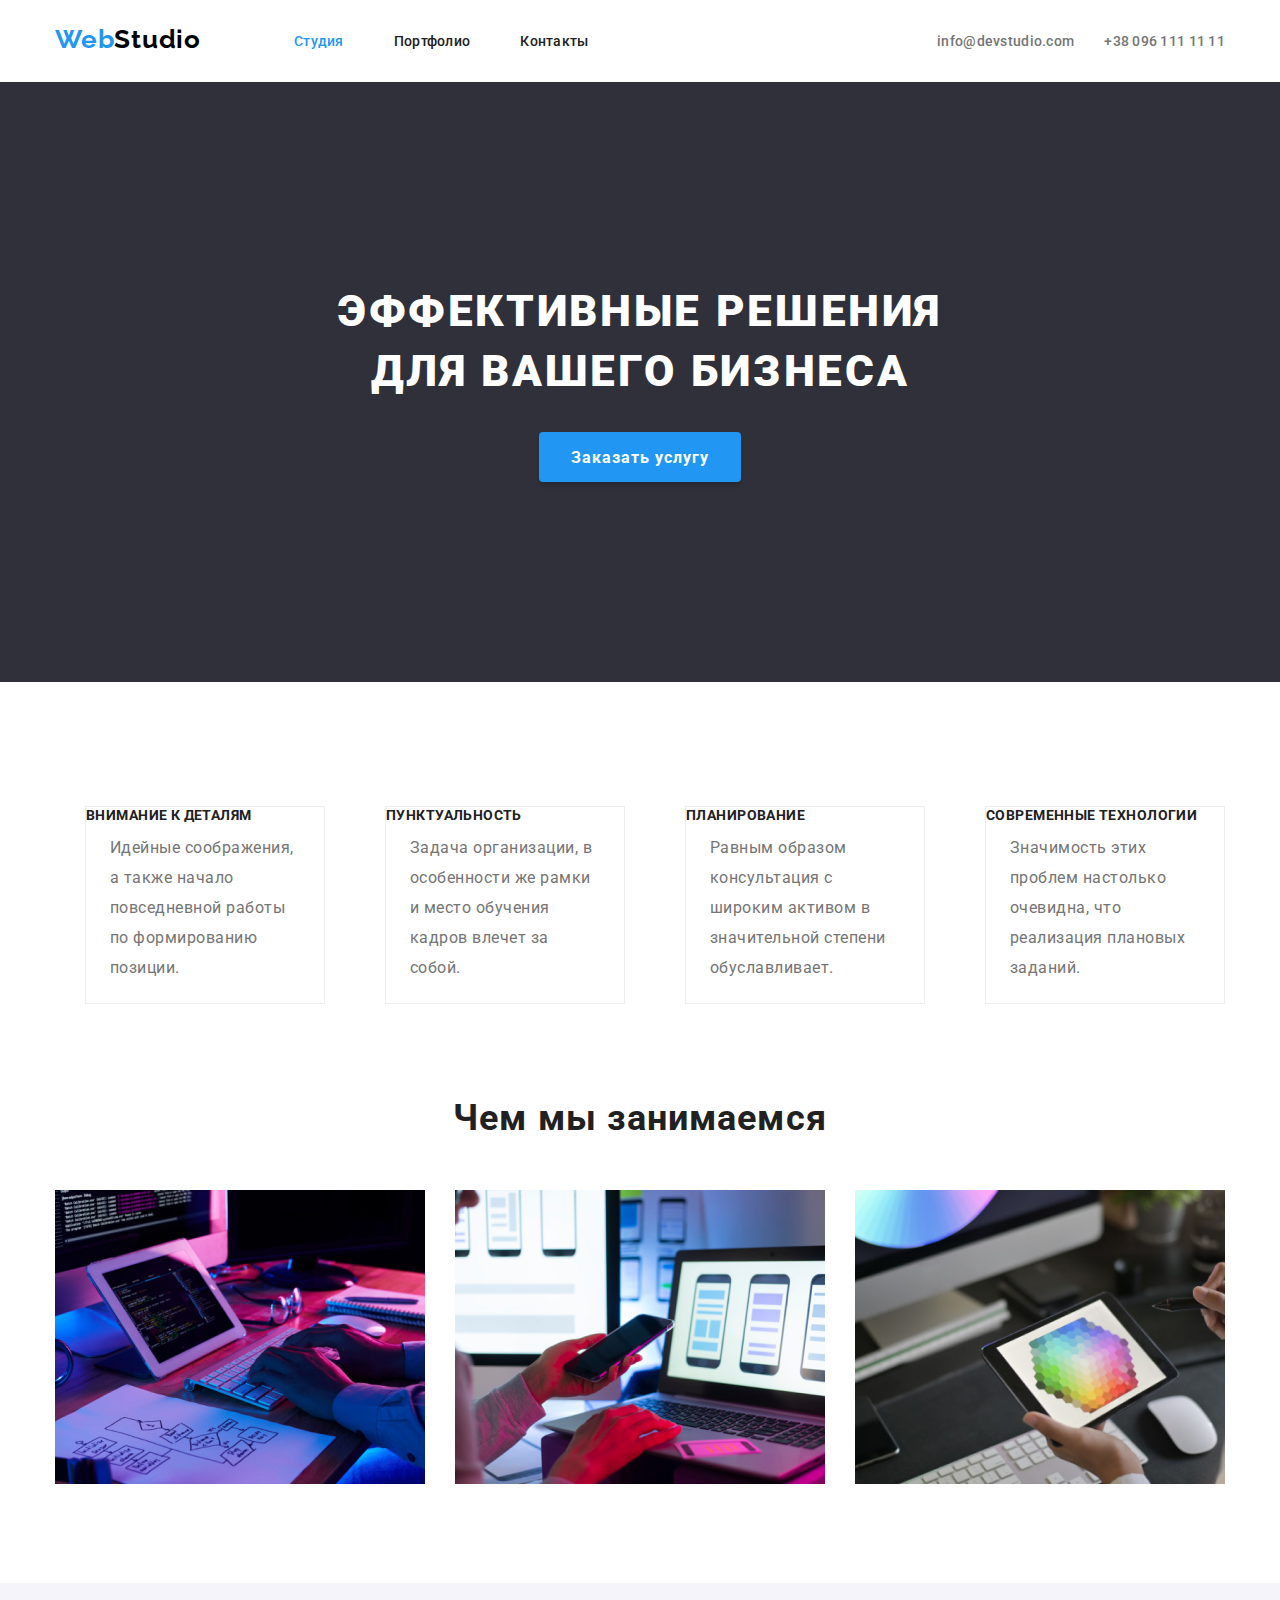
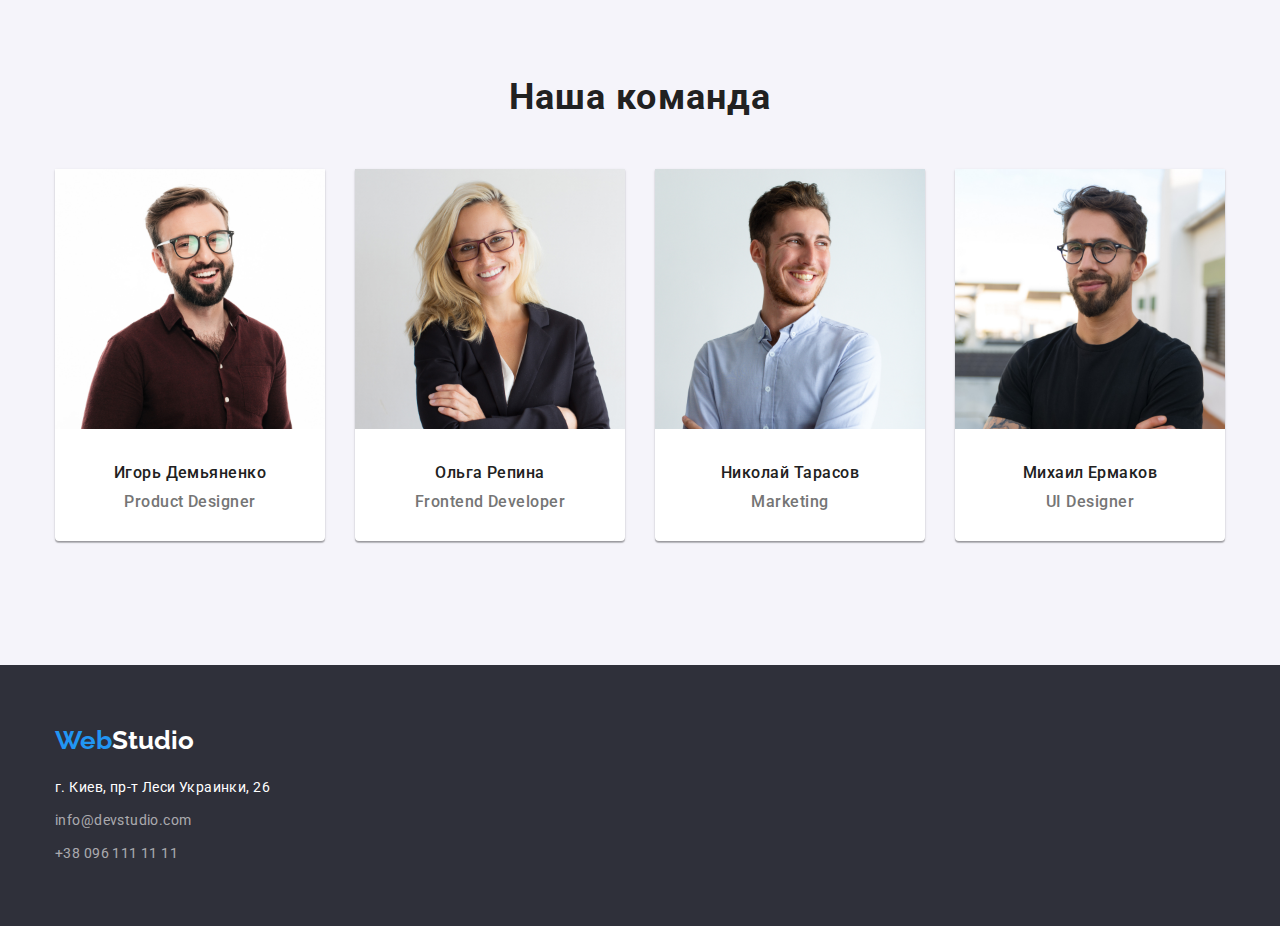
==== commit b0a84dd5: "Update index.html" ====
--- a/index.html
+++ b/index.html
@@ -24,10 +24,10 @@
                             <div class="container-item">
                                 <ul class="navigation-menu list">
                                     <li class="navigation-item">
-                                        <a class="navigation-list-link current" href="./index.html">Студия</a>
+                                        <a class="navigation-list-link current" href="index.html">Студия</a>
                                     </li>
                                     <li class="navigation-item">
-                                        <a class="navigation-list-link " href="./portfolio.html">Портфолио</a>
+                                        <a class="navigation-list-link " href="portfolio.html">Портфолио</a>
                                     </li>
                                     <li class="navigation-item">
                                         <a class="navigation-list-link" href="#">Контакты</a>
@@ -56,7 +56,7 @@
     </header>
     <main>
         <!--Hero-->      
-            <section class="hero">
+            <section class="hero ">
                 <div class="background-baner">
                    <h2 class="hero-title" >Эффективные решения для вашего бизнеса</h2>
                     <div class="container-button">
--- a/css/slyle.css
+++ b/css/slyle.css
@@ -38,9 +38,6 @@
   margin: 0;
 }
 
-img {
-  display: block;
-}
 /* ----------------------------------------- */
 
 .list {
@@ -52,6 +49,16 @@
   margin: auto;
 }
 
+.button {
+  display: inline-block;
+  color: var(--secondary-color);
+  background-color: #f5f4fa;
+  font-family: inherit;
+  border-radius: 4px;
+  border: none;
+  text-align: center;
+}
+
 /*---------- шапка ------------*/
 
 .header {
@@ -60,7 +67,7 @@
   justify-content: space-between;
 }
 
-/* ----------------контеинер шапки----------------------*/
+/* ----------------контейнер шапки----------------------*/
 
 .header .container {
   display: flex;
@@ -389,31 +396,85 @@
 }
 
 /* ----------- Portfolio----------------- */
-.portfolio-btn {
-  font-family: var(--accent-color);
+
+.indent {
+  border-top: 1px solid #ececec;
+  padding-top: 76px;
+  padding-bottom: 112px;
+}
+
+.button-list {
+  display: flex;
+  justify-content: center;
+  margin-bottom: 50px;
+  /* border: 1px solid teal; */
+}
+
+.button-list .button {
+  margin-right: 8px;
+  padding: 6px 22px;
+  min-width: 73px;
+
   font-weight: 500;
   font-size: 16px;
-  line-height: 1.625;
-  text-align: center;
-  letter-spacing: 0.03em;
+  line-height: 1.6;
+  text-align: center;
+  letter-spacing: 0.03em;
+
+  cursor: pointer;
 }
 
 .portfolio-btn.button:hover,
 .portfolio-btn.button:focus {
   background: var(--accent-color);
 }
-
-.portfolio-list .title {
+/*-----------------секция фото-------------------------*/
+
+.container-portfolio {
+  max-width: 1170px;
+  padding: 5px;
+  margin-left: auto;
+  margin-right: auto;
+}
+
+.portfolio-list {
+  display: flex;
+  flex-wrap: wrap;
+  margin-left: -30px;
+  margin-top: -30px;
+}
+.portfolio-list .image {
+  display: block;
+  width: 100%;
+}
+
+.item {
+  /* outline: 1px solid teal; */
+  flex-basis: calc(100% / 3 - 30px);
+  margin-left: 30px;
+  margin-top: 30px;
+  background-color: #ffffff;
+  border: 1px solid #eeeeee;
+}
+
+.item h2 {
+  margin-top: 20px;
+  margin-bottom: 4px;
+  margin-right: 24px;
+  margin-left: 24px;
   font-family: var(--accent-color);
   font-weight: bold;
   font-size: 18px;
   line-height: 2;
   letter-spacing: 0.06em;
-
   color: #212121;
 }
 
-.portfolio-list .description {
+.item P {
+  margin-top: 0px;
+  margin-bottom: 20px;
+  margin-right: 24px;
+  margin-left: 24px;
   font-family: var(--accent-color);
   font-size: 16px;
   line-height: 1.875;
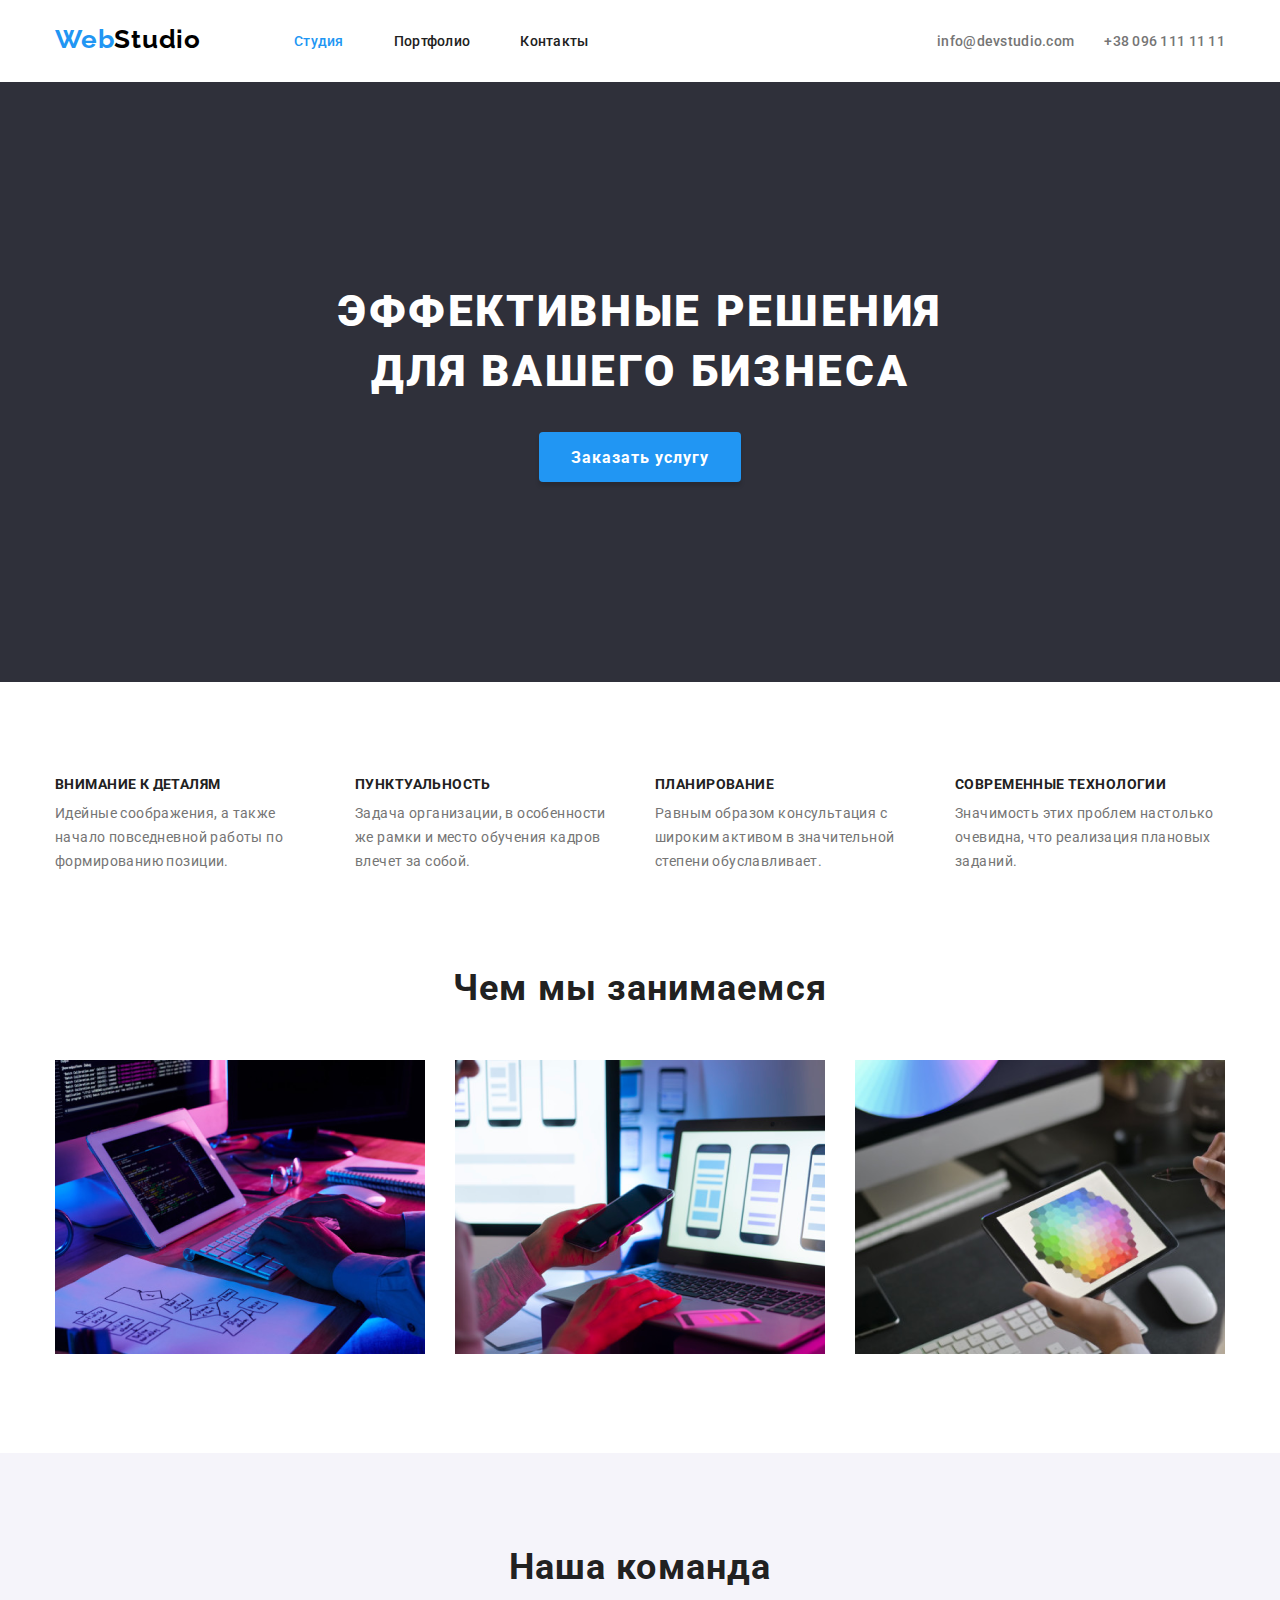
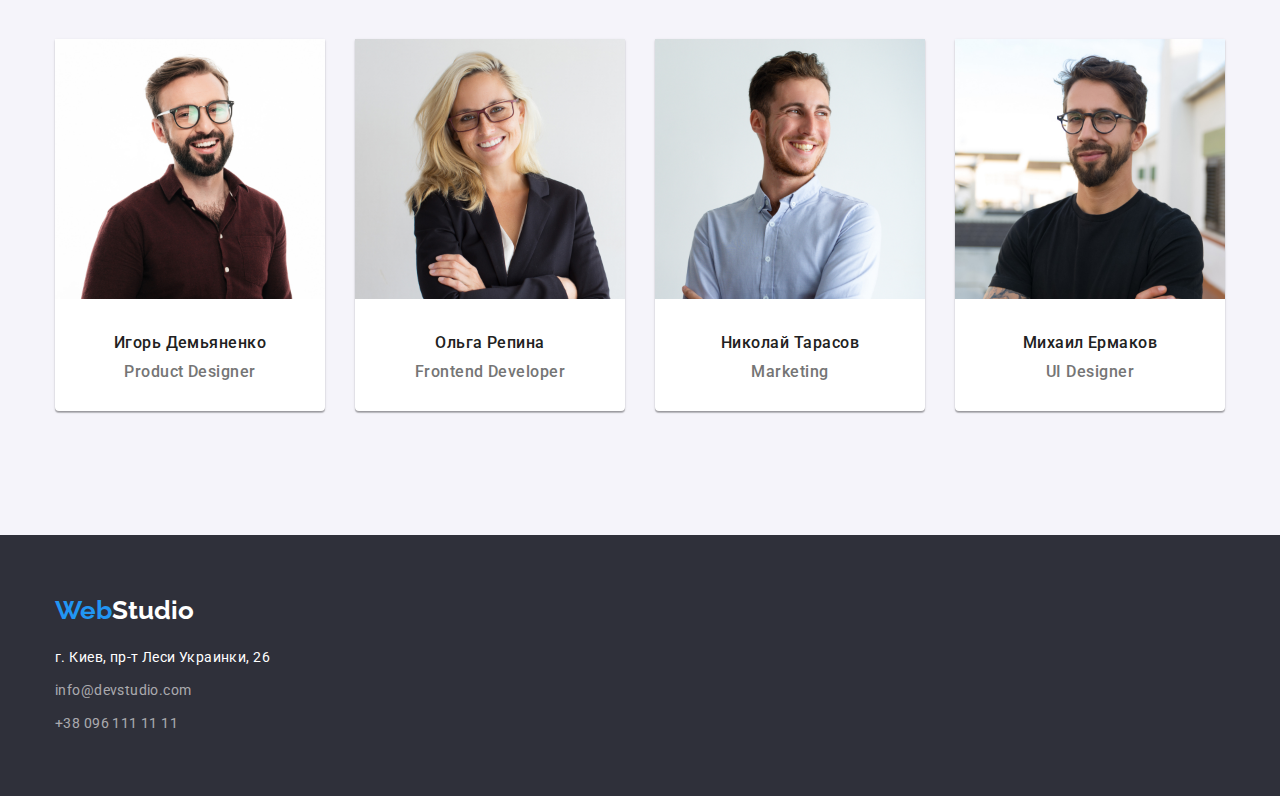
==== commit 41320e2e: "Update index.html" ====
--- a/index.html
+++ b/index.html
@@ -133,8 +133,7 @@
         </section>
     </main>
     <!-- CONTACT INFORMATION -->
-    <footer>
-        <section class="contact-form">
+    <footer class="contact-form">
             <div class="foter-container header-width">
                 <a class="footer-logo" href="./index.html" lang="en" >
                     <span class="word-web">Web</span>Studio</a>
@@ -153,8 +152,7 @@
                     </ul>
                     
                 </address>
-            </div>
-        </section>
+            </div>        
     </footer>
 </body>
 </html>
--- a/css/slyle.css
+++ b/css/slyle.css
@@ -225,7 +225,6 @@
 
 .title-list {
   display: flex;
-  /* border: 1px solid teal; */
 }
 
 .title-list .item:not(:nth-child(4n)) {
@@ -448,7 +447,7 @@
   width: 100%;
 }
 
-.item {
+.item-chart {
   /* outline: 1px solid teal; */
   flex-basis: calc(100% / 3 - 30px);
   margin-left: 30px;
@@ -457,7 +456,7 @@
   border: 1px solid #eeeeee;
 }
 
-.item h2 {
+.item-chart h2 {
   margin-top: 20px;
   margin-bottom: 4px;
   margin-right: 24px;
@@ -470,7 +469,7 @@
   color: #212121;
 }
 
-.item P {
+.item-chart P {
   margin-top: 0px;
   margin-bottom: 20px;
   margin-right: 24px;
